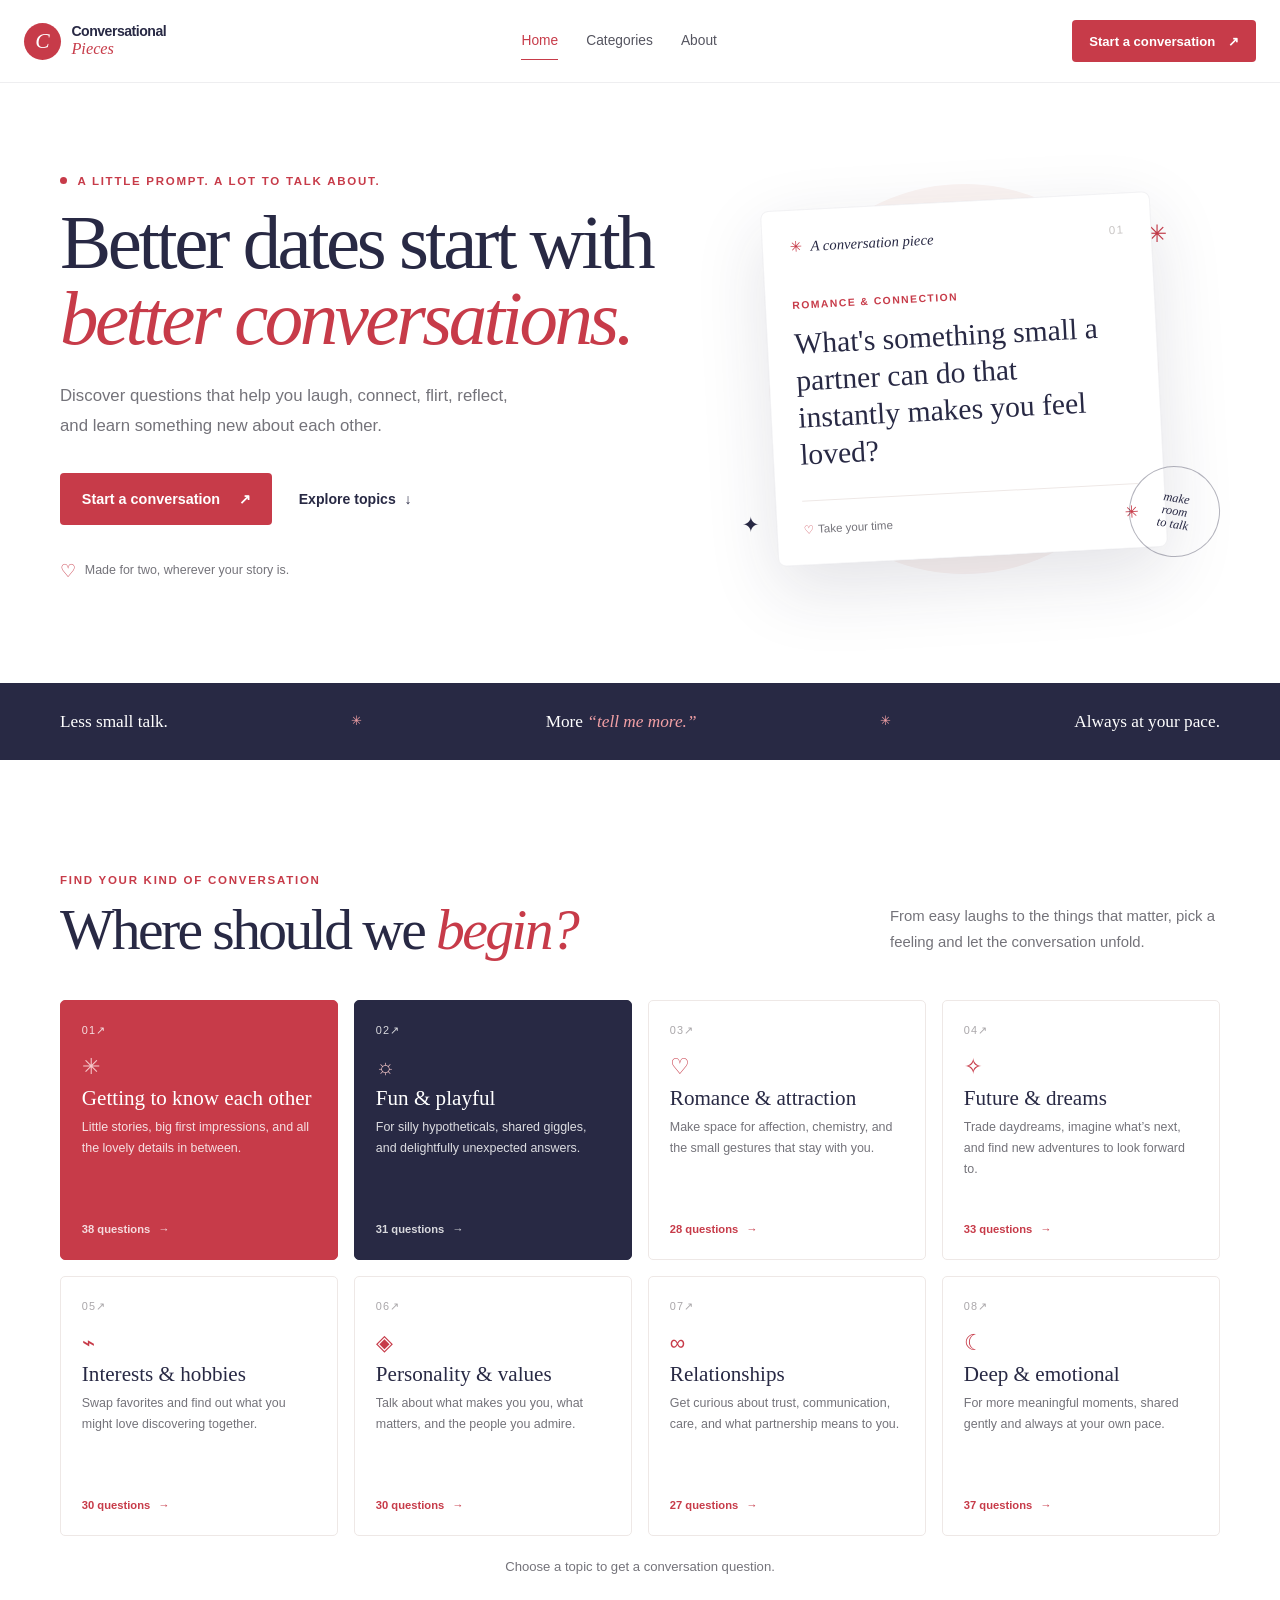
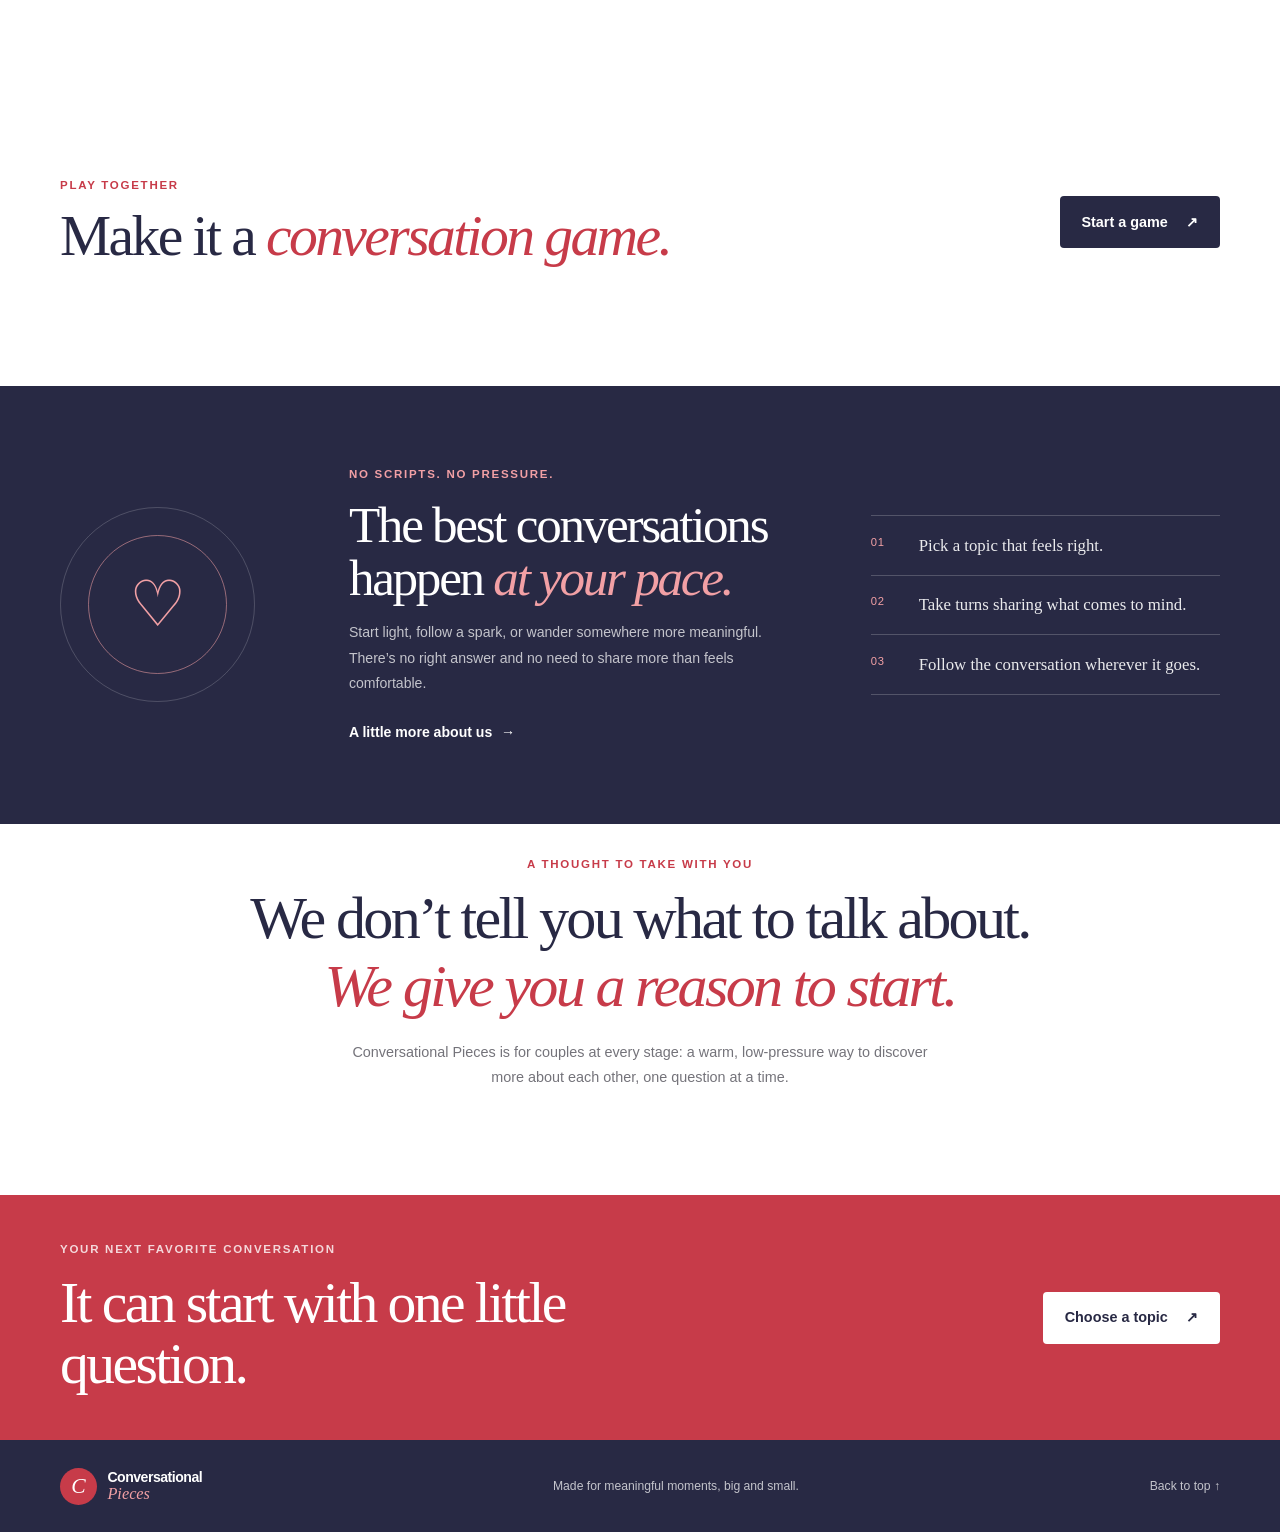
==== index.html @ 7fea4745 "Add files via upload" ====
<!DOCTYPE html>
<html lang="en">
<head>
    <meta charset="UTF-8">
    <meta name="viewport" content="width=device-width, initial-scale=1.0">
    <meta name="description" content="Thoughtful conversation starters for couples. Find a reason to laugh, connect, flirt, and learn something new about each other.">
    <meta name="theme-color" content="#282944">
    <title>Conversational Pieces — Better dates start with better conversations</title>
    <link rel="stylesheet" href="style/style.css">
</head>
<body id="top">
    <a class="skip-link" href="#main-content">Skip to content</a>

    <header class="site-header">
        <div class="header-inner">
            <a class="brand" href="#top" aria-label="Conversational Pieces home">
                <span class="brand-mark" aria-hidden="true">C</span>
                <span class="brand-name">Conversational<span>Pieces</span></span>
            </a>

            <nav class="main-nav" aria-label="Main navigation">
                <a class="nav-link is-current" href="#top" aria-current="page">Home</a>
                <a class="nav-link" href="#topics">Categories</a>
                <a class="nav-link" href="#about">About</a>
            </nav>

            <a class="button button-small button-red header-cta" href="#topics">Start a conversation <span aria-hidden="true">↗</span></a>
        </div>
    </header>

    <main id="main-content">
        <section class="hero section-wrap" aria-labelledby="hero-title">
            <div class="hero-copy">
                <p class="eyebrow"><span class="eyebrow-dot" aria-hidden="true"></span>A little prompt. A lot to talk about.</p>
                <h1 id="hero-title">Better dates start with <span>better conversations.</span></h1>
                <p class="hero-description">Discover questions that help you laugh, connect, flirt, reflect, and learn something new about each other.</p>
                <div class="hero-actions">
                    <a class="button button-red" href="#topics">Start a conversation <span aria-hidden="true">↗</span></a>
                    <a class="text-link" href="#topics">Explore topics <span aria-hidden="true">↓</span></a>
                </div>
                <p class="hero-note"><span aria-hidden="true">♡</span> Made for two, wherever your story is.</p>
            </div>

            <div class="hero-art" aria-label="A preview of a conversation prompt">
                <div class="orbit orbit-one" aria-hidden="true"></div>
                <div class="orbit orbit-two" aria-hidden="true"></div>
                <article class="prompt-card">
                    <div class="prompt-card-top">
                        <span class="prompt-label"><span aria-hidden="true">✳</span> A conversation piece</span>
                        <span class="prompt-number" aria-hidden="true">01</span>
                    </div>
                    <p class="prompt-category">ROMANCE &amp; CONNECTION</p>
                    <h2>What's something small a partner can do that instantly makes you feel loved?</h2>
                    <div class="prompt-card-bottom">
                        <span class="prompt-tag"><span aria-hidden="true">♡</span> Take your time</span>
                        <span class="prompt-spark" aria-hidden="true">✳</span>
                    </div>
                </article>
                <span class="art-stamp" aria-hidden="true">make<br>room<br>to talk</span>
                <span class="art-spark art-spark-one" aria-hidden="true">✳</span>
                <span class="art-spark art-spark-two" aria-hidden="true">✦</span>
            </div>
        </section>

        <section class="intro-strip" aria-label="Our approach">
            <div class="section-wrap intro-strip-inner">
                <p>Less small talk.</p>
                <span aria-hidden="true">✳</span>
                <p>More <em>“tell me more.”</em></p>
                <span aria-hidden="true">✳</span>
                <p>Always at your pace.</p>
            </div>
        </section>

        <section class="topics-section section-wrap" id="topics" aria-labelledby="topics-title">
            <div class="section-heading">
                <div>
                    <p class="eyebrow">Find your kind of conversation</p>
                    <h2 id="topics-title">Where should we <span>begin?</span></h2>
                </div>
                <p class="section-intro">From easy laughs to the things that matter, pick a feeling and let the conversation unfold.</p>
            </div>

            <div class="topic-grid">
                <button class="topic-card topic-card-red" type="button" data-topic="getting-to-know-each-other" data-label="Getting to know each other" disabled>
                    <span class="topic-index">01 <span aria-hidden="true">↗</span></span>
                    <span class="topic-icon" aria-hidden="true">✳</span>
                    <h3>Getting to know each other</h3>
                    <p>Little stories, big first impressions, and all the lovely details in between.</p>
                    <span class="topic-action"><span class="topic-count">Loading questions…</span><span aria-hidden="true">→</span></span>
                </button>
                <button class="topic-card topic-card-blue" type="button" data-topic="fun-playful" data-label="Fun &amp; playful" disabled>
                    <span class="topic-index">02 <span aria-hidden="true">↗</span></span>
                    <span class="topic-icon" aria-hidden="true">☼</span>
                    <h3>Fun &amp; playful</h3>
                    <p>For silly hypotheticals, shared giggles, and delightfully unexpected answers.</p>
                    <span class="topic-action"><span class="topic-count">Loading questions…</span><span aria-hidden="true">→</span></span>
                </button>
                <button class="topic-card topic-card-light" type="button" data-topic="romance-attraction" data-label="Romance &amp; attraction" disabled>
                    <span class="topic-index">03 <span aria-hidden="true">↗</span></span>
                    <span class="topic-icon" aria-hidden="true">♡</span>
                    <h3>Romance &amp; attraction</h3>
                    <p>Make space for affection, chemistry, and the small gestures that stay with you.</p>
                    <span class="topic-action"><span class="topic-count">Loading questions…</span><span aria-hidden="true">→</span></span>
                </button>
                <button class="topic-card topic-card-light" type="button" data-topic="future-dreams" data-label="Future &amp; dreams" disabled>
                    <span class="topic-index">04 <span aria-hidden="true">↗</span></span>
                    <span class="topic-icon" aria-hidden="true">✧</span>
                    <h3>Future &amp; dreams</h3>
                    <p>Trade daydreams, imagine what’s next, and find new adventures to look forward to.</p>
                    <span class="topic-action"><span class="topic-count">Loading questions…</span><span aria-hidden="true">→</span></span>
                </button>
                <button class="topic-card topic-card-light" type="button" data-topic="interests-hobbies" data-label="Interests &amp; hobbies" disabled>
                    <span class="topic-index">05 <span aria-hidden="true">↗</span></span>
                    <span class="topic-icon" aria-hidden="true">⌁</span>
                    <h3>Interests &amp; hobbies</h3>
                    <p>Swap favorites and find out what you might love discovering together.</p>
                    <span class="topic-action"><span class="topic-count">Loading questions…</span><span aria-hidden="true">→</span></span>
                </button>
                <button class="topic-card topic-card-light" type="button" data-topic="personality-values" data-label="Personality &amp; values" disabled>
                    <span class="topic-index">06 <span aria-hidden="true">↗</span></span>
                    <span class="topic-icon" aria-hidden="true">◈</span>
                    <h3>Personality &amp; values</h3>
                    <p>Talk about what makes you you, what matters, and the people you admire.</p>
                    <span class="topic-action"><span class="topic-count">Loading questions…</span><span aria-hidden="true">→</span></span>
                </button>
                <button class="topic-card topic-card-light" type="button" data-topic="relationships" data-label="Relationships" disabled>
                    <span class="topic-index">07 <span aria-hidden="true">↗</span></span>
                    <span class="topic-icon" aria-hidden="true">∞</span>
                    <h3>Relationships</h3>
                    <p>Get curious about trust, communication, care, and what partnership means to you.</p>
                    <span class="topic-action"><span class="topic-count">Loading questions…</span><span aria-hidden="true">→</span></span>
                </button>
                <button class="topic-card topic-card-light" type="button" data-topic="deep-emotional" data-label="Deep &amp; emotional" disabled>
                    <span class="topic-index">08 <span aria-hidden="true">↗</span></span>
                    <span class="topic-icon" aria-hidden="true">☾</span>
                    <h3>Deep &amp; emotional</h3>
                    <p>For more meaningful moments, shared gently and always at your own pace.</p>
                    <span class="topic-action"><span class="topic-count">Loading questions…</span><span aria-hidden="true">→</span></span>
                </button>
            </div>

            <p class="question-bank-status" id="question-bank-status" role="status" aria-live="polite">Loading conversation pieces…</p>

            <section class="generator-panel" id="generator" aria-labelledby="generator-title" hidden>
                <div class="generator-heading">
                    <div>
                        <p class="eyebrow" id="generator-topic">Your conversation piece</p>
                        <h2 id="generator-title">A question to get you started.</h2>
                    </div>
                    <p class="question-count" id="question-count"></p>
                </div>
                <blockquote class="generated-question" id="generated-question" aria-live="polite"></blockquote>
                <div class="generator-footer">
                    <p>There’s no right answer. Take it at your own pace.</p>
                    <button class="button button-red" id="another-question" type="button">Another question <span aria-hidden="true">↻</span></button>
                </div>
            </section>
        </section>

        <section class="game-section section-wrap" id="game" aria-labelledby="game-title">
            <div class="section-heading">
                <div>
                    <p class="eyebrow">Play together</p>
                    <h2 id="game-title">Make it a <span>conversation game.</span></h2>
                </div>
                <button class="button button-blue" id="start-game-link" type="button">Start a game <span aria-hidden="true">↗</span></button>
            </div>

            <form class="game-setup-form" id="game-setup-form" hidden>
                <p>Choose names, then take turns answering and rating each other’s responses.</p>
                <div class="game-name-fields">
                    <label for="player-a-name">Player 1 name
                        <input id="player-a-name" name="playerA" type="text" maxlength="30" autocomplete="off" value="Player A" required>
                    </label>
                    <label for="player-b-name">Player 2 name
                        <input id="player-b-name" name="playerB" type="text" maxlength="30" autocomplete="off" value="Player B" required>
                    </label>
                </div>
                <button class="button button-red" type="submit">Create game</button>
                <p class="game-error" id="game-error" role="alert"></p>
            </form>

            <div class="game-panel" id="game-ready" hidden>
                <p class="game-turn-label" id="game-turn-label"></p>
                <p class="eyebrow" id="game-player-label"></p>
                <p class="game-topic-label" id="game-topic-label"></p>
                <h3 class="game-question" id="game-question-text"></h3>
                <p class="game-instruction">When the answering player is ready, start the 90-second timer.</p>
                <button class="button button-red" id="start-answer" type="button">Start timer <span aria-hidden="true">▶</span></button>
            </div>

            <div class="game-panel" id="game-answering" hidden>
                <div class="game-timer-row">
                    <p class="game-turn-label" id="answering-turn-label"></p>
                    <p class="game-timer" id="game-timer" role="timer" aria-live="off" aria-label="90 seconds remaining">1:30</p>
                </div>
                <p class="eyebrow" id="answering-player-label">Your turn to answer</p>
                <p class="game-topic-label" id="answering-topic-label"></p>
                <h3 class="game-question" id="answering-question-label"></h3>
                <p class="game-instruction">Share your answer out loud. Your spoken response is not recorded.</p>
                <button class="button button-red" id="finish-answer" type="button">I’m finished <span aria-hidden="true">↗</span></button>
                <p class="visually-hidden" id="timer-announcement" aria-live="polite"></p>
            </div>

            <div class="game-panel" id="game-rating" hidden>
                <p class="game-turn-label" id="rating-turn-label"></p>
                <p class="eyebrow" id="rating-player-label"></p>
                <p class="game-topic-label" id="rating-topic-label"></p>
                <h3 class="game-question" id="rating-question-label"></h3>
                <p class="game-instruction">The answer was shared verbally during the round and has not been recorded.</p>
                <form id="rating-form">
                    <fieldset class="rating-options">
                        <legend>How would you rate the answer? (1 to 5)</legend>
                        <div class="rating-buttons">
                            <label><input type="radio" name="rating" value="1"><span>1</span><span class="visually-hidden"> out of 5</span></label>
                            <label><input type="radio" name="rating" value="2"><span>2</span><span class="visually-hidden"> out of 5</span></label>
                            <label><input type="radio" name="rating" value="3"><span>3</span><span class="visually-hidden"> out of 5</span></label>
                            <label><input type="radio" name="rating" value="4"><span>4</span><span class="visually-hidden"> out of 5</span></label>
                            <label><input type="radio" name="rating" value="5"><span>5</span><span class="visually-hidden"> out of 5</span></label>
                        </div>
                    </fieldset>
                    <button class="button button-red" id="submit-rating" type="submit">Submit rating <span aria-hidden="true">↗</span></button>
                </form>
                <p class="game-status" id="rating-status" role="status" aria-live="polite"></p>
            </div>

            <div class="game-panel" id="game-turn-complete" hidden>
                <p class="game-turn-label" id="completed-turn-label"></p>
                <p class="eyebrow">Rating recorded</p>
                <p class="game-status" id="game-status" role="status" aria-live="polite"></p>
                <button class="button button-red" id="transition-turn" type="button">Next turn <span aria-hidden="true">↗</span></button>
            </div>

        </section>

        <section class="pace-section" aria-labelledby="pace-title">
            <div class="section-wrap pace-layout">
                <div class="pace-mark" aria-hidden="true"><span>♡</span></div>
                <div class="pace-copy">
                    <p class="eyebrow">No scripts. No pressure.</p>
                    <h2 id="pace-title">The best conversations happen <span>at your pace.</span></h2>
                    <p>Start light, follow a spark, or wander somewhere more meaningful. There’s no right answer and no need to share more than feels comfortable.</p>
                    <a class="text-link text-link-light" href="#about">A little more about us <span aria-hidden="true">→</span></a>
                </div>
                <div class="pace-steps" aria-label="A simple way to get started">
                    <div class="pace-step"><span>01</span><p>Pick a topic that feels right.</p></div>
                    <div class="pace-step"><span>02</span><p>Take turns sharing what comes to mind.</p></div>
                    <div class="pace-step"><span>03</span><p>Follow the conversation wherever it goes.</p></div>
                </div>
            </div>
        </section>

        <section class="about-section section-wrap" id="about" aria-labelledby="about-title">
            <p class="eyebrow">A thought to take with you</p>
            <h2 id="about-title">We don’t tell you what to talk about.<br><span>We give you a reason to start.</span></h2>
            <p>Conversational Pieces is for couples at every stage: a warm, low-pressure way to discover more about each other, one question at a time.</p>
        </section>

        <section class="final-cta" aria-labelledby="final-title">
            <div class="section-wrap final-cta-inner">
                <div>
                    <p class="eyebrow">Your next favorite conversation</p>
                    <h2 id="final-title">It can start with one little question.</h2>
                </div>
                <a class="button button-white" href="#topics">Choose a topic <span aria-hidden="true">↗</span></a>
            </div>
        </section>
    </main>

    <footer class="site-footer">
        <div class="section-wrap footer-inner">
            <a class="brand brand-footer" href="#top" aria-label="Conversational Pieces, back to top">
                <span class="brand-mark" aria-hidden="true">C</span>
                <span class="brand-name">Conversational<span>Pieces</span></span>
            </a>
            <p>Made for meaningful moments, big and small.</p>
            <a class="footer-top" href="#top">Back to top ↑</a>
        </div>
    </footer>
    <script src="script/game-config.js" defer></script>
    <script src="script/game-state.js" defer></script>
    <script src="script/questions.js" defer></script>
    <script src="script/game-question-selector.js" defer></script>
    <script src="script/game-session.js" defer></script>
    <script src="script/game-timer.js" defer></script>
    <script src="script/game-answer.js" defer></script>
    <script src="script/generator.js" defer></script>
</body>
</html>
---- style/style.css ----
:root {
    color-scheme: light;
    --red: #c73b49;
    --red-dark: #a92e3b;
    --blue: #282944;
    --blue-soft: #3c3d5c;
    --ink: #292a35;
    --muted: #74737a;
    --paper: #fff;
    --blush: #fbf4f2;
    --line: #eee8e6;
    --serif: "Iowan Old Style", "Baskerville", "Palatino Linotype", Georgia, serif;
    --sans: "Aptos", "Segoe UI", sans-serif;
}

* {
    box-sizing: border-box;
}

html {
    scroll-behavior: smooth;
    scroll-padding-top: 6rem;
}

body {
    margin: 0;
    background: var(--paper);
    color: var(--ink);
    font-family: var(--sans);
    font-size: 1rem;
    line-height: 1.6;
    -webkit-font-smoothing: antialiased;
}

a {
    color: inherit;
    text-decoration: none;
}

a:focus-visible {
    outline: 3px solid var(--red);
    outline-offset: 4px;
}

.section-wrap {
    width: min(1160px, calc(100% - 3rem));
    margin-inline: auto;
}

.skip-link {
    position: absolute;
    z-index: 10;
    top: 0.75rem;
    left: 0.75rem;
    padding: 0.7rem 1rem;
    transform: translateY(-160%);
    border-radius: 0.3rem;
    background: var(--blue);
    color: var(--paper);
}

.skip-link:focus {
    transform: translateY(0);
}

.site-header {
    position: relative;
    z-index: 2;
    border-bottom: 1px solid rgba(40, 41, 68, 0.08);
    background: var(--paper);
}

.header-inner {
    display: flex;
    width: min(1280px, calc(100% - 3rem));
    min-height: 82px;
    align-items: center;
    justify-content: space-between;
    gap: 2rem;
    margin-inline: auto;
}

.brand {
    display: inline-flex;
    flex-shrink: 0;
    align-items: center;
    gap: 0.65rem;
    color: var(--blue);
}

.brand-mark {
    display: grid;
    width: 37px;
    aspect-ratio: 1;
    place-items: center;
    border-radius: 50%;
    background: var(--red);
    color: var(--paper);
    font-family: var(--serif);
    font-size: 1.35rem;
    font-style: italic;
}

.brand-name {
    font-size: 0.88rem;
    font-weight: 700;
    letter-spacing: -0.035em;
    line-height: 1.1;
}

.brand-name span {
    display: block;
    color: var(--red);
    font-family: var(--serif);
    font-size: 1.02rem;
    font-style: italic;
    font-weight: 400;
    letter-spacing: 0;
}

.main-nav {
    display: flex;
    align-items: center;
    gap: clamp(1rem, 2.2vw, 2rem);
}

.nav-link {
    position: relative;
    padding-block: 0.5rem;
    color: #555560;
    font-size: 0.86rem;
    transition: color 160ms ease;
}

.nav-link:hover,
.nav-link.is-current {
    color: var(--red);
}

.nav-link.is-current::after {
    position: absolute;
    right: 0;
    bottom: 0;
    left: 0;
    height: 1px;
    background: var(--red);
    content: "";
}

.button {
    display: inline-flex;
    min-height: 52px;
    align-items: center;
    justify-content: center;
    gap: 1.15rem;
    padding: 0.8rem 1.3rem;
    border: 1px solid transparent;
    border-radius: 4px;
    font-size: 0.9rem;
    font-weight: 650;
    transition: background-color 160ms ease, color 160ms ease, transform 160ms ease;
}

.button:hover {
    transform: translateY(-2px);
}

.button-small {
    min-height: 42px;
    gap: 0.8rem;
    padding: 0.55rem 1rem;
    font-size: 0.82rem;
}

.button-red {
    background: var(--red);
    color: var(--paper);
}

.button-red:hover {
    background: var(--red-dark);
}

.button-blue {
    background: var(--blue);
    color: var(--paper);
}

.button-blue:hover {
    background: var(--blue-soft);
}

.button-white {
    background: var(--paper);
    color: var(--blue);
}

.button-white:hover {
    background: var(--blush);
}

.hero {
    display: grid;
    min-height: 600px;
    grid-template-columns: 1.08fr 0.92fr;
    align-items: center;
    gap: 3rem;
    padding-block: 4.5rem 5rem;
}

.hero-copy {
    position: relative;
    z-index: 1;
    padding-block: 1rem;
}

.eyebrow {
    margin: 0 0 1rem;
    color: var(--red);
    font-size: 0.72rem;
    font-weight: 700;
    letter-spacing: 0.15em;
    line-height: 1.4;
    text-transform: uppercase;
}

.hero-copy .eyebrow {
    display: flex;
    align-items: center;
    gap: 0.65rem;
}

.eyebrow-dot {
    width: 7px;
    height: 7px;
    border-radius: 50%;
    background: var(--red);
}

.hero h1,
.section-heading h2,
.pace-copy h2,
.favorites-card h2,
.about-section h2,
.final-cta h2 {
    margin: 0;
    font-family: var(--serif);
    font-weight: 400;
    letter-spacing: -0.045em;
}

.hero h1 {
    max-width: 650px;
    color: var(--blue);
    font-size: clamp(3.5rem, 6vw, 5.35rem);
    line-height: 0.99;
}

.hero h1 span,
.section-heading h2 span,
.pace-copy h2 span,
.favorites-card h2 span,
.about-section h2 span {
    color: var(--red);
    font-style: italic;
}

.hero-description {
    max-width: 470px;
    margin: 1.5rem 0 0;
    color: var(--muted);
    font-size: 1.05rem;
    line-height: 1.8;
}

.hero-actions {
    display: flex;
    flex-wrap: wrap;
    align-items: center;
    gap: 1.65rem;
    margin-top: 2rem;
}

.text-link {
    display: inline-flex;
    align-items: center;
    gap: 0.55rem;
    color: var(--blue);
    font-size: 0.88rem;
    font-weight: 650;
}

.text-link:hover {
    color: var(--red);
}

.hero-note {
    display: flex;
    align-items: center;
    gap: 0.55rem;
    margin: 2rem 0 0;
    color: var(--muted);
    font-size: 0.78rem;
}

.hero-note span {
    color: var(--red);
    font-size: 1.1rem;
}

.hero-art {
    position: relative;
    display: grid;
    min-height: 420px;
    place-items: center;
}

.hero-art::before {
    position: absolute;
    width: min(390px, 90%);
    aspect-ratio: 1;
    border-radius: 50%;
    background: var(--blush);
    content: "";
}

.orbit {
    position: absolute;
    width: 390px;
    max-width: 90%;
    aspect-ratio: 1;
    border: 1px solid rgba(199, 59, 73, 0.15);
    border-radius: 50%;
    transform: rotate(-28deg) scaleY(0.55);
}

.orbit-two {
    transform: rotate(42deg) scaleY(0.68);
}

.prompt-card {
    position: relative;
    z-index: 1;
    width: min(390px, 82%);
    min-height: 298px;
    padding: 1.55rem 1.65rem 1.3rem;
    border: 1px solid rgba(40, 41, 68, 0.06);
    border-radius: 8px;
    background: var(--paper);
    box-shadow: 0 24px 70px rgba(40, 41, 68, 0.13);
    transform: rotate(-3deg);
}

.prompt-card-top,
.prompt-card-bottom {
    display: flex;
    align-items: center;
    justify-content: space-between;
}

.prompt-label {
    color: var(--blue);
    font-family: var(--serif);
    font-size: 0.92rem;
    font-style: italic;
}

.prompt-label span {
    margin-right: 0.3rem;
    color: var(--red);
    font-style: normal;
}

.prompt-number {
    color: #c8c5c4;
    font-size: 0.72rem;
    letter-spacing: 0.1em;
}

.prompt-category {
    margin: 2.4rem 0 0.75rem;
    color: var(--red);
    font-size: 0.65rem;
    font-weight: 700;
    letter-spacing: 0.14em;
}

.prompt-card h2 {
    max-width: 320px;
    margin: 0;
    color: var(--blue);
    font-family: var(--serif);
    font-size: clamp(1.45rem, 2.5vw, 1.85rem);
    font-weight: 400;
    line-height: 1.25;
}

.prompt-card-bottom {
    margin-top: 1.65rem;
    padding-top: 0.95rem;
    border-top: 1px solid var(--line);
}

.prompt-tag {
    color: var(--muted);
    font-size: 0.72rem;
}

.prompt-tag span,
.prompt-spark {
    color: var(--red);
}

.prompt-spark {
    font-size: 1.05rem;
}

.art-stamp {
    position: absolute;
    z-index: 1;
    right: 0;
    bottom: 2rem;
    display: grid;
    width: 91px;
    aspect-ratio: 1;
    place-content: center;
    border: 1px solid rgba(40, 41, 68, 0.35);
    border-radius: 50%;
    color: var(--blue);
    font-family: var(--serif);
    font-size: 0.78rem;
    font-style: italic;
    line-height: 1.05;
    text-align: center;
    transform: rotate(9deg);
}

.art-spark {
    position: absolute;
    color: var(--red);
}

.art-spark-one {
    top: 2.9rem;
    right: 3.3rem;
    font-size: 1.5rem;
}

.art-spark-two {
    bottom: 3rem;
    left: 2.1rem;
    color: var(--blue);
    font-size: 1.3rem;
}

.intro-strip {
    background: var(--blue);
    color: var(--paper);
}

.intro-strip-inner {
    display: flex;
    min-height: 77px;
    align-items: center;
    justify-content: space-between;
    gap: 1rem;
}

.intro-strip p {
    margin: 0;
    font-family: var(--serif);
    font-size: 1.08rem;
}

.intro-strip em {
    color: #f2a0a5;
}

.intro-strip-inner > span {
    color: #f2a0a5;
    font-size: 0.8rem;
}

.topics-section {
    padding-block: 7rem 7.5rem;
}

.section-heading {
    display: flex;
    align-items: end;
    justify-content: space-between;
    gap: 2rem;
    margin-bottom: 2.5rem;
}

.section-heading .eyebrow {
    margin-bottom: 0.7rem;
}

.section-heading h2 {
    color: var(--blue);
    font-size: clamp(2.5rem, 4.5vw, 3.75rem);
    line-height: 1.06;
}

.section-intro {
    max-width: 330px;
    margin: 0 0 0.35rem;
    color: var(--muted);
    font-size: 0.93rem;
    line-height: 1.75;
}

.topic-grid {
    display: grid;
    grid-template-columns: repeat(4, minmax(0, 1fr));
    gap: 1rem;
}

.topic-card {
    position: relative;
    display: flex;
    min-height: 260px;
    width: 100%;
    flex-direction: column;
    padding: 1.3rem;
    overflow: hidden;
    border: 1px solid var(--line);
    border-radius: 5px;
    background: var(--paper);
    color: inherit;
    font: inherit;
    text-align: left;
    cursor: pointer;
    transition: box-shadow 180ms ease, transform 180ms ease;
}

.topic-card:not(:disabled):hover {
    box-shadow: 0 14px 34px rgba(40, 41, 68, 0.1);
    transform: translateY(-4px);
}

.topic-card:disabled {
    cursor: wait;
    opacity: 0.65;
}

.topic-card.is-selected {
    outline: 3px solid rgba(199, 59, 73, 0.25);
    outline-offset: 3px;
}

.topic-card-red {
    border-color: var(--red);
    background: var(--red);
    color: var(--paper);
}

.topic-card-blue {
    border-color: var(--blue);
    background: var(--blue);
    color: var(--paper);
}

.topic-card-red .topic-index,
.topic-card-blue .topic-index,
.topic-card-red .topic-action,
.topic-card-blue .topic-action {
    color: rgba(255, 255, 255, 0.82);
}

.topic-card-red .topic-icon,
.topic-card-blue .topic-icon {
    color: #f6c7c9;
}

.topic-index {
    display: flex;
    justify-content: space-between;
    color: #aaa7aa;
    font-size: 0.68rem;
    letter-spacing: 0.1em;
}

.topic-icon {
    margin-top: 1rem;
    color: var(--red);
    font-size: 1.35rem;
    line-height: 1;
}

.topic-card h3 {
    margin: 0.55rem 0 0.45rem;
    color: var(--blue);
    font-family: var(--serif);
    font-size: 1.32rem;
    font-weight: 400;
    line-height: 1.15;
}

.topic-card-red h3,
.topic-card-blue h3 {
    color: var(--paper);
}

.topic-card p {
    margin: 0;
    color: var(--muted);
    font-size: 0.78rem;
    line-height: 1.65;
}

.topic-card-red p,
.topic-card-blue p {
    color: rgba(255, 255, 255, 0.84);
}

.topic-action {
    display: flex;
    align-items: center;
    justify-content: space-between;
    gap: 0.5rem;
    margin-top: auto;
    padding-top: 1.1rem;
    color: var(--red);
    font-size: 0.7rem;
    font-weight: 700;
}

.question-bank-status {
    min-height: 1.5em;
    margin: 1.25rem 0 0;
    color: var(--muted);
    font-size: 0.82rem;
    text-align: center;
}

.generator-panel[hidden] {
    display: none;
}

.generator-panel {
    margin-top: 2rem;
    padding: clamp(1.5rem, 4vw, 3rem);
    border: 1px solid var(--line);
    background: var(--blush);
}

.generator-heading {
    display: flex;
    align-items: end;
    justify-content: space-between;
    gap: 1rem;
}

.generator-heading .eyebrow {
    margin-bottom: 0.55rem;
}

.generator-heading h2 {
    margin: 0;
    color: var(--blue);
    font-family: var(--serif);
    font-size: clamp(1.8rem, 4vw, 2.5rem);
    font-weight: 400;
    letter-spacing: -0.035em;
    line-height: 1.1;
}

.question-count {
    flex-shrink: 0;
    margin: 0;
    color: var(--muted);
    font-size: 0.78rem;
}

.generated-question {
    position: relative;
    margin: 2rem 0;
    padding: 1.6rem 0 1.6rem 1.5rem;
    border-left: 2px solid var(--red);
    color: var(--blue);
    font-family: var(--serif);
    font-size: clamp(1.65rem, 3.8vw, 2.6rem);
    line-height: 1.28;
}

.generator-footer {
    display: flex;
    align-items: center;
    justify-content: space-between;
    gap: 1rem;
    padding-top: 1.25rem;
    border-top: 1px solid var(--line);
}

.generator-footer p {
    margin: 0;
    color: var(--muted);
    font-size: 0.82rem;
}

.generator-footer .button {
    flex-shrink: 0;
    cursor: pointer;
}

.game-section {
    padding-block: 5rem;
}

.game-section .section-heading {
    align-items: center;
}

.game-setup-form,
.game-panel {
    margin-top: 2rem;
    padding: clamp(1.5rem, 4vw, 3rem);
    border: 1px solid var(--line);
    background: var(--blush);
}

.game-setup-form[hidden],
.game-panel[hidden] {
    display: none;
}

.game-setup-form > p:first-child {
    margin-top: 0;
    color: var(--muted);
}

.game-name-fields {
    display: grid;
    grid-template-columns: repeat(2, minmax(0, 1fr));
    gap: 1rem;
    margin-block: 1.5rem;
}

.game-name-fields label,
.answer-label {
    display: grid;
    gap: 0.5rem;
    color: var(--blue);
    font-size: 0.85rem;
    font-weight: 650;
}

.game-name-fields input {
    width: 100%;
    padding: 0.85rem 1rem;
    border: 1px solid #d9d2d0;
    border-radius: 3px;
    background: var(--paper);
    color: var(--ink);
    font: inherit;
}

.game-name-fields input:focus-visible,
.game-section button:focus-visible {
    outline: 3px solid var(--red);
    outline-offset: 3px;
}

.game-error,
.game-status {
    min-height: 1.5em;
    margin: 0.75rem 0 0;
    color: var(--red-dark);
    font-size: 0.85rem;
}

.game-turn-label,
.game-topic-label {
    margin: 0 0 0.5rem;
    color: var(--muted);
    font-size: 0.78rem;
    font-weight: 650;
    letter-spacing: 0.04em;
    text-transform: uppercase;
}

.game-topic-label {
    color: var(--red);
}

.game-question {
    max-width: 850px;
    margin: 1rem 0 1.5rem;
    color: var(--blue);
    font-family: var(--serif);
    font-size: clamp(1.6rem, 3.5vw, 2.4rem);
    font-weight: 400;
    line-height: 1.25;
}

.game-instruction {
    margin-bottom: 1.25rem;
    color: var(--muted);
}

.game-timer-row {
    display: flex;
    align-items: center;
    justify-content: space-between;
    gap: 1rem;
}

.game-timer {
    margin: 0;
    color: var(--red);
    font-size: 1.6rem;
    font-variant-numeric: tabular-nums;
    font-weight: 750;
}

.rating-options {
    margin: 1.5rem 0;
    padding: 0;
    border: 0;
}

.rating-options legend {
    margin-bottom: 0.75rem;
    color: var(--blue);
    font-size: 0.9rem;
    font-weight: 650;
}

.rating-buttons {
    display: flex;
    flex-wrap: wrap;
    gap: 0.7rem;
}

.rating-buttons label {
    position: relative;
    cursor: pointer;
}

.rating-buttons input {
    position: absolute;
    width: 1px;
    height: 1px;
    opacity: 0;
}

.rating-buttons label > span:first-of-type {
    display: grid;
    width: 3rem;
    aspect-ratio: 1;
    place-items: center;
    border: 1px solid #d9d2d0;
    border-radius: 50%;
    background: var(--paper);
    color: var(--blue);
    font-weight: 700;
}

.rating-buttons input:checked + span {
    border-color: var(--red);
    background: var(--red);
    color: var(--paper);
}

.rating-buttons input:focus-visible + span {
    outline: 3px solid var(--blue);
    outline-offset: 3px;
}

.visually-hidden {
    position: absolute;
    width: 1px;
    height: 1px;
    overflow: hidden;
    clip: rect(0, 0, 0, 0);
    white-space: nowrap;
    clip-path: inset(50%);
}

.results-main {
    display: grid;
    min-height: calc(100vh - 174px);
    align-items: center;
    padding-block: 4rem;
    background:
        radial-gradient(circle at 82% 15%, rgba(199, 59, 73, 0.08), transparent 24rem),
        var(--blush);
}

.results-card {
    max-width: 900px;
    padding: clamp(1.5rem, 5vw, 4rem);
    border: 1px solid var(--line);
    background: var(--paper);
    box-shadow: 0 24px 70px rgba(40, 41, 68, 0.08);
    text-align: center;
}

.results-card h1 {
    margin: 0 0 1.5rem;
    color: var(--blue);
    font-family: var(--serif);
    font-size: clamp(2.7rem, 7vw, 5rem);
    font-weight: 400;
    letter-spacing: -0.05em;
    line-height: 1;
}

.results-card h1 span {
    color: var(--red);
    font-style: italic;
}

.results-winner {
    margin: 1.5rem 0 2rem;
    color: var(--blue);
    font-family: var(--serif);
    font-size: clamp(1.5rem, 4vw, 2.2rem);
}

.results-scores {
    display: grid;
    grid-template-columns: repeat(2, minmax(0, 1fr));
    gap: 1rem;
}

.results-player {
    padding: 1.5rem;
    border: 1px solid var(--line);
    background: var(--blush);
}

.results-player .eyebrow {
    margin-bottom: 0.4rem;
}

.results-score {
    margin: 0;
    color: var(--blue);
    font-size: clamp(2.5rem, 6vw, 4rem);
    font-weight: 750;
    line-height: 1.1;
}

.score-out-of,
.combined-score span {
    color: var(--muted);
    font-size: 0.95rem;
    font-weight: 500;
}

.relationship-status {
    margin-top: 1.5rem;
    padding: 1.75rem;
    background: var(--blue);
    color: var(--paper);
}

.relationship-status .eyebrow {
    color: #f2a0a5;
}

.combined-score {
    margin: 0.25rem 0 0.5rem;
    color: var(--paper);
    font-size: 1.6rem;
    font-weight: 700;
}

.combined-score span {
    color: rgba(255, 255, 255, 0.72);
}

.relationship-message {
    max-width: 620px;
    margin: 0.5rem auto;
    font-family: var(--serif);
    font-size: clamp(1.3rem, 3vw, 1.8rem);
    line-height: 1.35;
}

.results-disclaimer {
    margin: 1rem 0 0;
    color: rgba(255, 255, 255, 0.72);
    font-size: 0.78rem;
}

.results-turn-count {
    margin: 1.25rem 0;
    color: var(--muted);
    font-size: 0.82rem;
}

.results-actions {
    display: flex;
    flex-wrap: wrap;
    justify-content: center;
    gap: 0.75rem;
}

.results-home-button {
    border-color: var(--line);
}

.results-error {
    padding: 1rem;
    border: 1px solid var(--red);
    color: var(--red-dark);
}

.pace-section {
    overflow: hidden;
    background: var(--blue);
    color: var(--paper);
}

.pace-layout {
    display: grid;
    min-height: 430px;
    grid-template-columns: 0.6fr 1.2fr 0.9fr;
    align-items: center;
    gap: 3.5rem;
    padding-block: 5rem;
}

.pace-mark {
    display: grid;
    width: 195px;
    max-width: 100%;
    aspect-ratio: 1;
    place-items: center;
    border: 1px solid rgba(255, 255, 255, 0.18);
    border-radius: 50%;
    color: #f2a0a5;
}

.pace-mark span {
    display: grid;
    width: 72%;
    aspect-ratio: 1;
    place-items: center;
    border: 1px solid rgba(242, 160, 165, 0.55);
    border-radius: 50%;
    font-family: var(--serif);
    font-size: 4rem;
}

.pace-copy .eyebrow {
    color: #f2a0a5;
}

.pace-copy h2 {
    max-width: 450px;
    font-size: clamp(2.4rem, 4vw, 3.55rem);
    line-height: 1.04;
}

.pace-copy h2 span {
    color: #f2a0a5;
}

.pace-copy > p:not(.eyebrow) {
    max-width: 440px;
    margin: 1rem 0 1.4rem;
    color: rgba(255, 255, 255, 0.72);
    font-size: 0.88rem;
    line-height: 1.8;
}

.text-link-light {
    color: var(--paper);
}

.pace-steps {
    border-top: 1px solid rgba(255, 255, 255, 0.2);
}

.pace-step {
    display: grid;
    grid-template-columns: 2.2rem 1fr;
    gap: 0.8rem;
    padding: 1.1rem 0;
    border-bottom: 1px solid rgba(255, 255, 255, 0.2);
}

.pace-step > span {
    color: #f2a0a5;
    font-size: 0.7rem;
    letter-spacing: 0.08em;
}

.pace-step p {
    margin: 0;
    color: rgba(255, 255, 255, 0.9);
    font-family: var(--serif);
    font-size: 1.05rem;
    line-height: 1.4;
}

.favorites-section {
    padding-block: 6rem;
}

.favorites-card {
    position: relative;
    display: flex;
    min-height: 235px;
    align-items: center;
    justify-content: space-between;
    gap: 2rem;
    padding: 2.8rem 3.3rem;
    overflow: hidden;
    border: 1px solid var(--line);
    background: var(--blush);
}

.favorites-card > div:nth-child(2) {
    position: relative;
    z-index: 1;
    max-width: 580px;
}

.favorites-card .eyebrow {
    margin-bottom: 0.65rem;
}

.favorites-card h2 {
    color: var(--blue);
    font-size: clamp(2rem, 3.4vw, 3rem);
    line-height: 1.1;
}

.favorites-card > div:nth-child(2) > p:last-child {
    max-width: 500px;
    margin: 0.8rem 0 0;
    color: var(--muted);
    font-size: 0.85rem;
}

.favorites-decoration {
    position: absolute;
    top: -5rem;
    right: 18%;
    color: rgba(199, 59, 73, 0.08);
    font-family: var(--serif);
    font-size: 18rem;
    line-height: 1;
    transform: rotate(-14deg);
}

.favorites-card .button {
    position: relative;
    z-index: 1;
    flex-shrink: 0;
}

.about-section {
    padding-block: 2rem 6.5rem;
    text-align: center;
}

.about-section .eyebrow {
    margin-bottom: 0.75rem;
}

.about-section h2 {
    color: var(--blue);
    font-size: clamp(2.3rem, 4.7vw, 4rem);
    line-height: 1.13;
}

.about-section > p:last-child {
    max-width: 600px;
    margin: 1.2rem auto 0;
    color: var(--muted);
    font-size: 0.9rem;
    line-height: 1.8;
}

.final-cta {
    background: var(--red);
    color: var(--paper);
}

.final-cta-inner {
    display: flex;
    min-height: 245px;
    align-items: center;
    justify-content: space-between;
    gap: 2rem;
}

.final-cta .eyebrow {
    color: rgba(255, 255, 255, 0.8);
}

.final-cta h2 {
    max-width: 650px;
    font-size: clamp(2.4rem, 4.5vw, 3.8rem);
    line-height: 1.05;
}

.site-footer {
    background: var(--blue);
    color: var(--paper);
}

.footer-inner {
    display: flex;
    min-height: 92px;
    align-items: center;
    justify-content: space-between;
    gap: 1.5rem;
}

.brand-footer {
    color: var(--paper);
}

.brand-footer .brand-name {
    color: var(--paper);
}

.brand-footer .brand-name span {
    color: #f2a0a5;
}

.footer-inner > p,
.footer-top {
    color: rgba(255, 255, 255, 0.72);
    font-size: 0.76rem;
}

.footer-inner > p {
    margin: 0;
}

.footer-top:hover {
    color: var(--paper);
}

@media (max-width: 980px) {
    .header-inner {
        gap: 1.25rem;
    }

    .main-nav {
        gap: 1rem;
    }

    .nav-link {
        font-size: 0.8rem;
    }

    .header-cta {
        display: none;
    }

    .hero {
        min-height: 540px;
        gap: 1rem;
    }

    .hero h1 {
        font-size: clamp(3.1rem, 7vw, 4.5rem);
    }

    .topic-grid {
        grid-template-columns: repeat(2, minmax(0, 1fr));
    }

    .pace-layout {
        grid-template-columns: 0.6fr 1.2fr;
        gap: 2.5rem;
    }

    .pace-steps {
        grid-column: 2;
    }

    .pace-mark {
        grid-row: span 2;
    }
}

@media (max-width: 680px) {
    html {
        scroll-padding-top: 1rem;
    }

    .section-wrap,
    .header-inner {
        width: min(100% - 2rem, 520px);
    }

    .header-inner {
        min-height: 72px;
        flex-wrap: wrap;
        justify-content: center;
        gap: 0.2rem 1rem;
        padding-block: 0.7rem 0.55rem;
    }

    .brand {
        margin-right: auto;
    }

    .main-nav {
        order: 1;
        width: 100%;
        justify-content: space-between;
        gap: 0.6rem;
        overflow-x: auto;
    }

    .nav-link {
        flex-shrink: 0;
        padding-block: 0.25rem;
        font-size: 0.76rem;
    }

    .hero {
        min-height: auto;
        grid-template-columns: 1fr;
        gap: 0;
        padding-block: 4rem 3rem;
    }

    .hero h1 {
        max-width: 500px;
        font-size: clamp(3.35rem, 15vw, 5.2rem);
    }

    .hero-description {
        font-size: 0.97rem;
    }

    .hero-art {
        min-height: 355px;
        margin-top: 0.8rem;
    }

    .hero-art::before {
        width: min(330px, 86%);
    }

    .orbit {
        width: min(335px, 90%);
    }

    .prompt-card {
        width: min(360px, 84%);
        min-height: 275px;
        padding: 1.3rem;
    }

    .prompt-category {
        margin-top: 2rem;
    }

    .art-stamp {
        right: 0;
        bottom: 1rem;
        width: 76px;
        font-size: 0.67rem;
    }

    .art-spark-one {
        top: 0.8rem;
        right: 1.8rem;
    }

    .art-spark-two {
        bottom: 1.4rem;
        left: 0.7rem;
    }

    .intro-strip-inner {
        min-height: auto;
        flex-wrap: wrap;
        justify-content: center;
        gap: 0.3rem 0.7rem;
        padding-block: 1rem;
        text-align: center;
    }

    .intro-strip p {
        font-size: 0.9rem;
    }

    .intro-strip-inner > span {
        font-size: 0.62rem;
    }

    .topics-section {
        padding-block: 4.5rem;
    }

    .section-heading {
        display: block;
        margin-bottom: 1.5rem;
    }

    .section-heading h2 {
        font-size: clamp(2.5rem, 11vw, 3.5rem);
    }

    .section-intro {
        margin-top: 0.85rem;
    }

    .topic-grid {
        gap: 0.7rem;
    }

    .topic-card {
        min-height: 250px;
        padding: 1rem;
    }

    .generator-heading,
    .generator-footer {
        align-items: flex-start;
        flex-direction: column;
    }

    .game-section {
        padding-block: 3.5rem;
    }

    .game-section .section-heading > .button {
        margin-top: 1rem;
    }

    .game-name-fields {
        grid-template-columns: 1fr;
    }

    .game-timer-row {
        align-items: flex-start;
        flex-direction: column;
        gap: 0.25rem;
    }

    .results-main {
        min-height: auto;
        padding-block: 2rem;
    }

    .results-scores {
        grid-template-columns: 1fr;
    }

    .results-actions {
        align-items: stretch;
        flex-direction: column;
    }

    .generated-question {
        margin-block: 1.5rem;
        padding-left: 1rem;
    }

    .topic-card h3 {
        font-size: 1.2rem;
    }

    .topic-card p {
        font-size: 0.75rem;
    }

    .topic-action {
        font-size: 0.65rem;
    }

    .pace-layout {
        min-height: auto;
        grid-template-columns: 1fr;
        gap: 2rem;
        padding-block: 4rem;
    }

    .pace-mark {
        width: 115px;
        grid-row: auto;
    }

    .pace-mark span {
        font-size: 2.4rem;
    }

    .pace-copy h2 {
        font-size: clamp(2.7rem, 12vw, 3.6rem);
    }

    .pace-steps {
        grid-column: auto;
    }

    .favorites-section {
        padding-block: 4rem;
    }

    .favorites-card {
        min-height: 0;
        align-items: flex-start;
        flex-direction: column;
        gap: 1.5rem;
        padding: 2rem 1.4rem;
    }

    .favorites-decoration {
        top: -2rem;
        right: 0;
        font-size: 10rem;
    }

    .favorites-card h2 {
        font-size: 2.35rem;
    }

    .about-section {
        padding-block: 0.5rem 4.5rem;
        text-align: left;
    }

    .about-section h2 {
        font-size: clamp(2.5rem, 11vw, 3.5rem);
    }

    .final-cta-inner {
        min-height: 0;
        align-items: flex-start;
        flex-direction: column;
        padding-block: 3rem;
    }

    .final-cta h2 {
        font-size: 3rem;
    }

    .footer-inner {
        min-height: 0;
        flex-wrap: wrap;
        gap: 0.8rem 1.5rem;
        padding-block: 1.3rem;
    }

    .footer-inner > p {
        order: 1;
        width: 100%;
    }
}

@media (max-width: 380px) {
    .topic-grid {
        grid-template-columns: 1fr;
    }

    .topic-card {
        min-height: 220px;
    }
}

@media (prefers-reduced-motion: reduce) {
    *,
    *::before,
    *::after {
        scroll-behavior: auto !important;
        transition-duration: 0.01ms !important;
        animation-duration: 0.01ms !important;
        animation-iteration-count: 1 !important;
    }
}
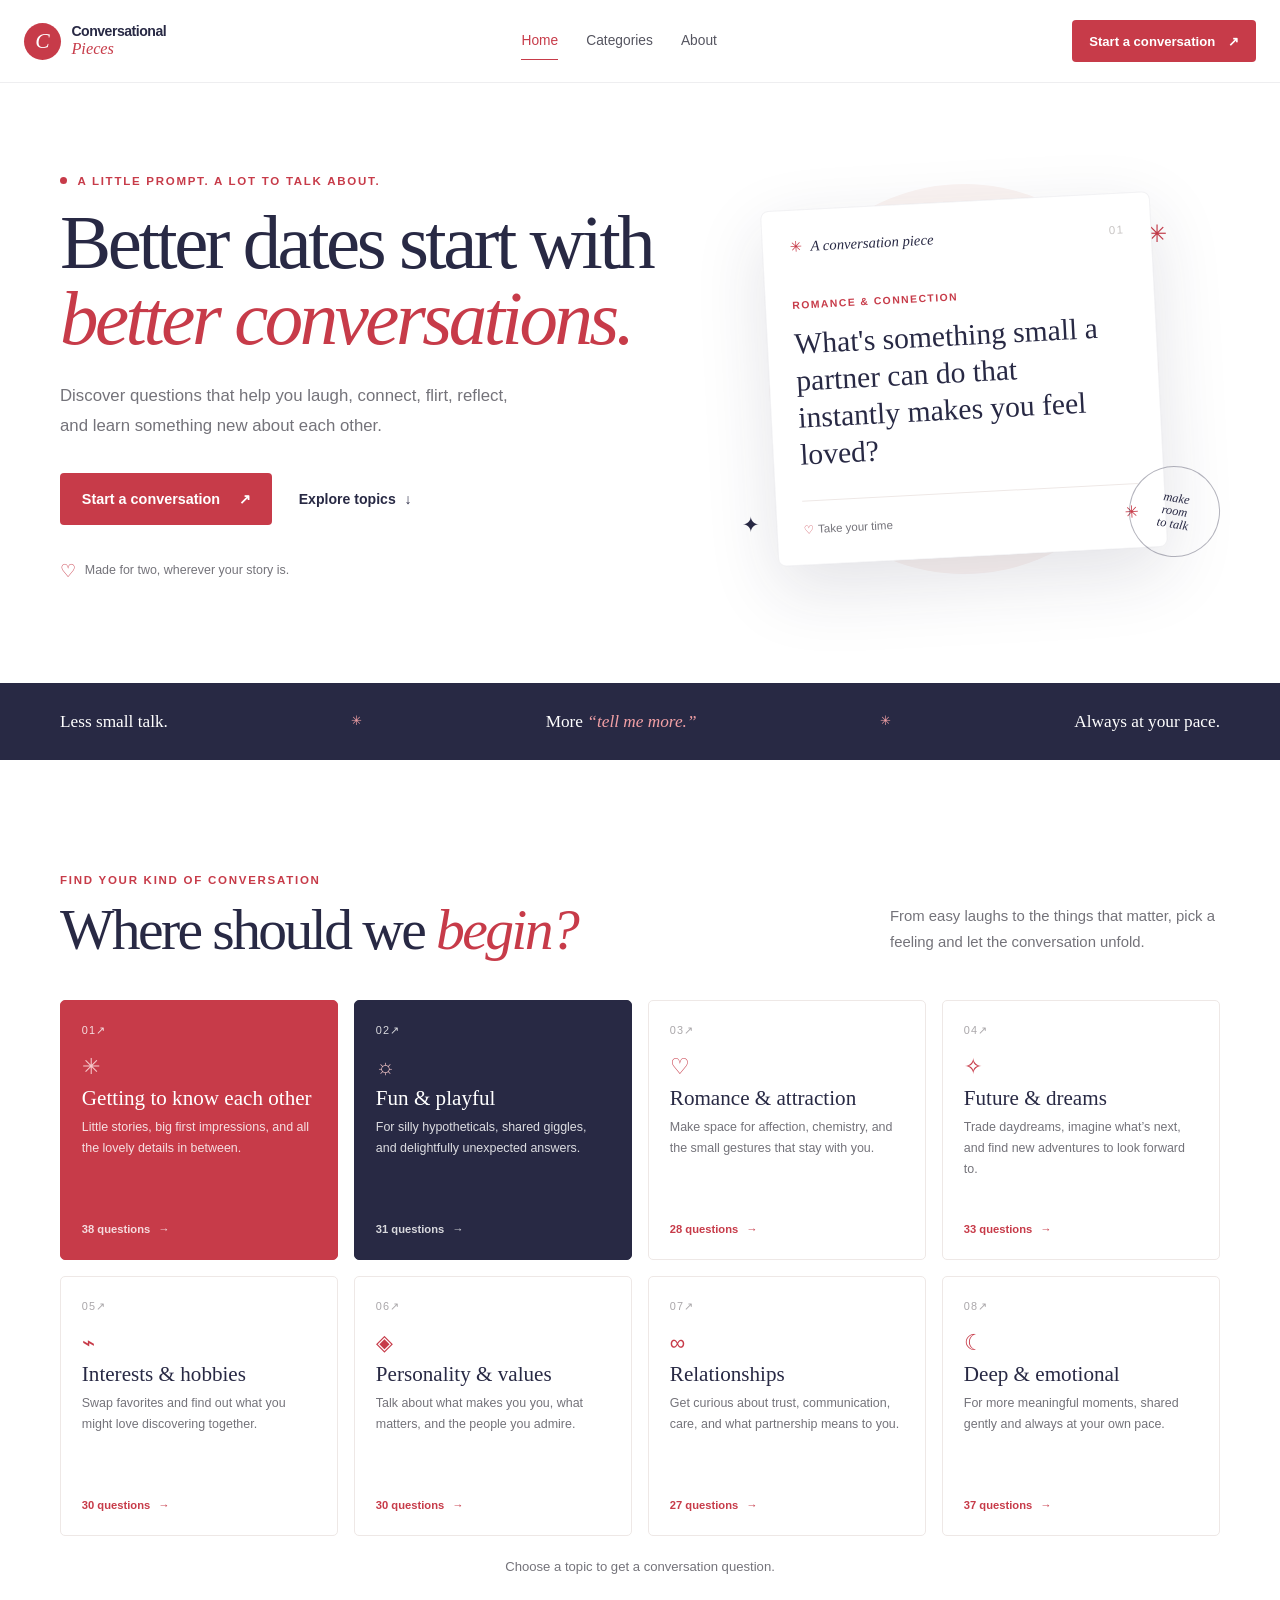
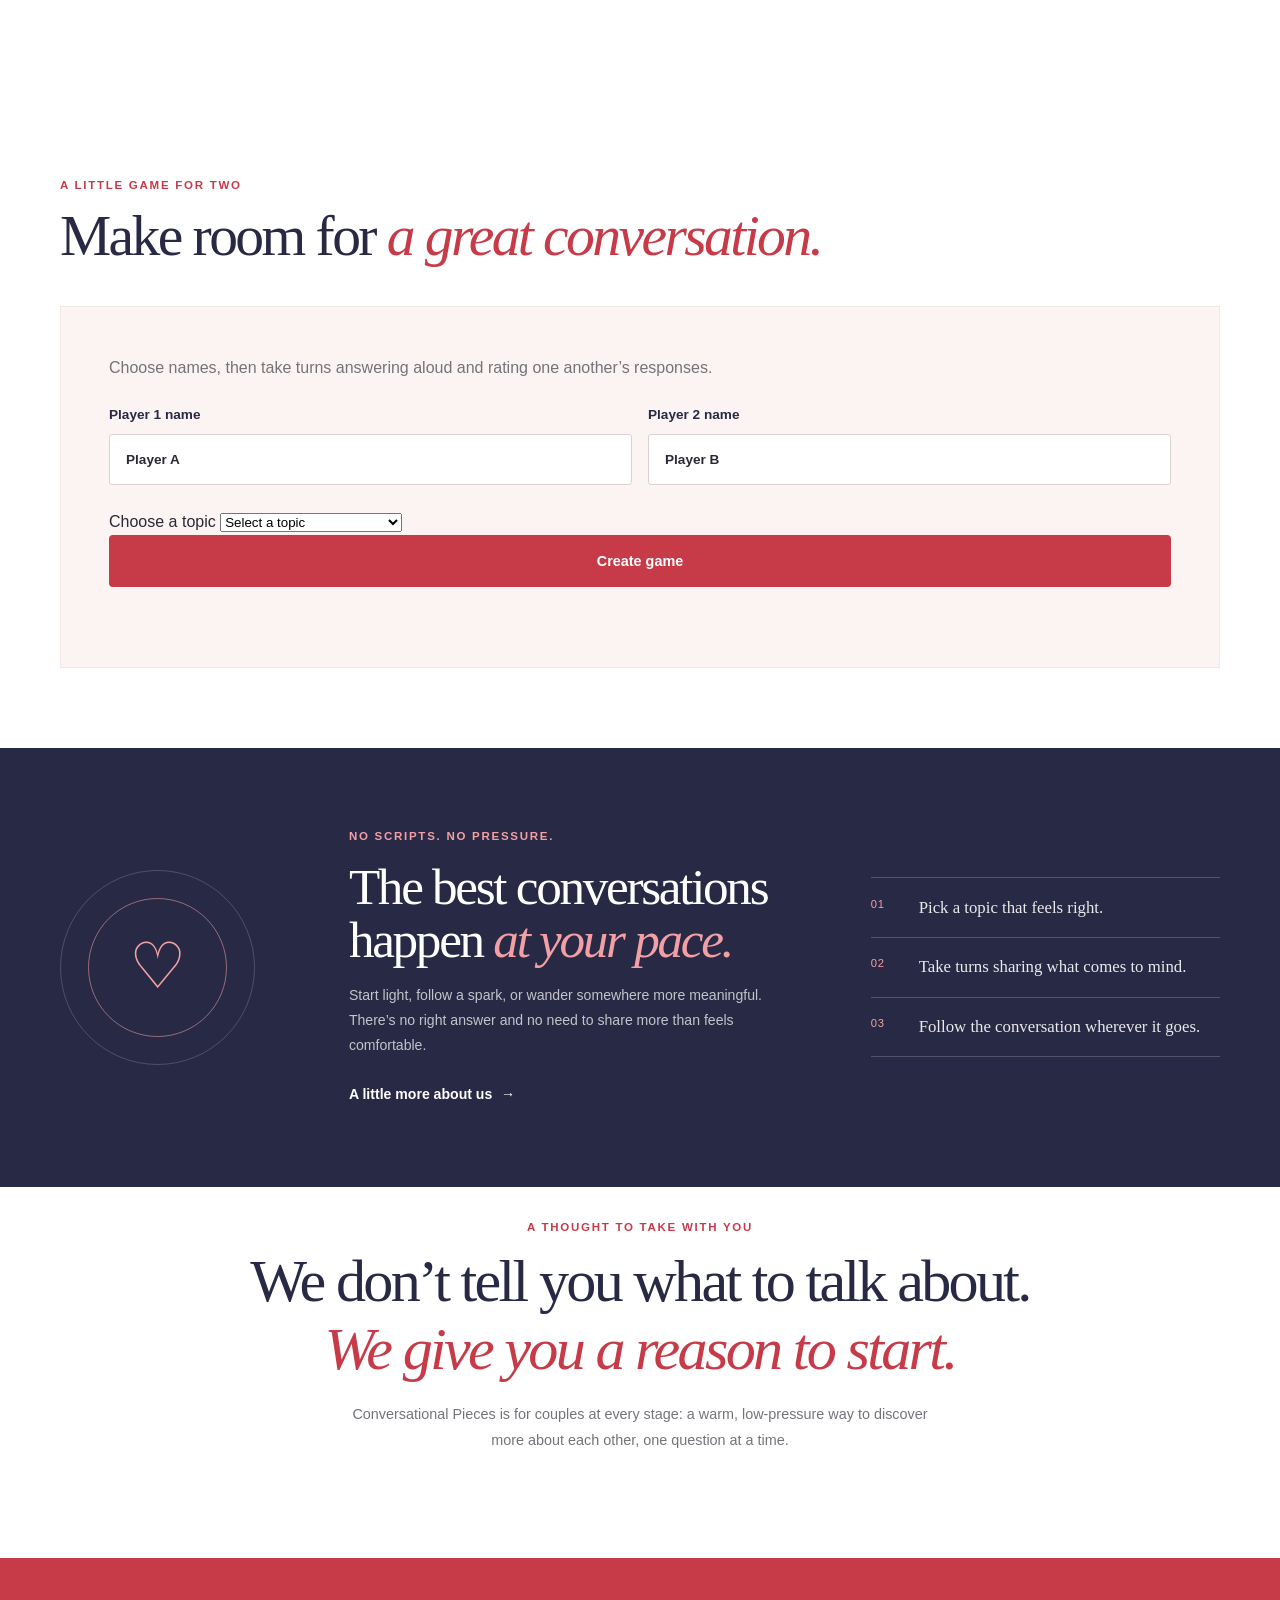
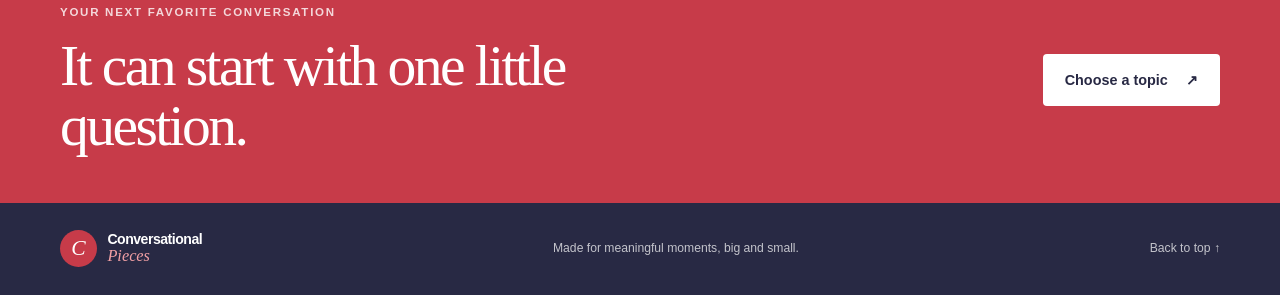
==== commit 723f5abf: "Add files via upload Changed the layout theme, color and style and added a new game handler script" ====
--- a/index.html
+++ b/index.html
@@ -4,7 +4,7 @@
     <meta charset="UTF-8">
     <meta name="viewport" content="width=device-width, initial-scale=1.0">
     <meta name="description" content="Thoughtful conversation starters for couples. Find a reason to laugh, connect, flirt, and learn something new about each other.">
-    <meta name="theme-color" content="#282944">
+    <meta name="theme-color" content="#17131f">
     <title>Conversational Pieces — Better dates start with better conversations</title>
     <link rel="stylesheet" href="style/style.css">
 </head>
@@ -24,7 +24,7 @@
                 <a class="nav-link" href="#about">About</a>
             </nav>
 
-            <a class="button button-small button-red header-cta" href="#topics">Start a conversation <span aria-hidden="true">↗</span></a>
+            <a class="button button-small button-red header-cta" href="#game">Start a conversation <span aria-hidden="true">↗</span></a>
         </div>
     </header>
 
@@ -35,7 +35,7 @@
                 <h1 id="hero-title">Better dates start with <span>better conversations.</span></h1>
                 <p class="hero-description">Discover questions that help you laugh, connect, flirt, reflect, and learn something new about each other.</p>
                 <div class="hero-actions">
-                    <a class="button button-red" href="#topics">Start a conversation <span aria-hidden="true">↗</span></a>
+                    <a class="button button-red" href="#game">Start a conversation <span aria-hidden="true">↗</span></a>
                     <a class="text-link" href="#topics">Explore topics <span aria-hidden="true">↓</span></a>
                 </div>
                 <p class="hero-note"><span aria-hidden="true">♡</span> Made for two, wherever your story is.</p>
@@ -161,14 +161,21 @@
         <section class="game-section section-wrap" id="game" aria-labelledby="game-title">
             <div class="section-heading">
                 <div>
-                    <p class="eyebrow">Play together</p>
-                    <h2 id="game-title">Make it a <span>conversation game.</span></h2>
-                </div>
-                <button class="button button-blue" id="start-game-link" type="button">Start a game <span aria-hidden="true">↗</span></button>
-            </div>
-
-            <form class="game-setup-form" id="game-setup-form" hidden>
-                <p>Choose names, then take turns answering and rating each other’s responses.</p>
+                    <p class="eyebrow">A little game for two</p>
+                    <h2 id="game-title">Make room for <span>a great conversation.</span></h2>
+                </div>
+            </div>
+            <p class="persistence-status" id="persistence-status" role="status" aria-live="polite" hidden></p>
+
+            <section class="game-panel resume-panel" id="resume-game-panel" aria-labelledby="resume-game-title" hidden>
+                <p class="eyebrow">A game is already in progress</p>
+                <h3 id="resume-game-title">Pick up right where you left off.</h3>
+                <p id="resume-game-description"></p>
+                <a class="button button-red" id="resume-game-link" href="game.html">Resume game <span aria-hidden="true">↗</span></a>
+            </section>
+
+            <form class="game-setup-form" id="game-setup-form">
+                <p>Choose names, then take turns answering aloud and rating one another’s responses.</p>
                 <div class="game-name-fields">
                     <label for="player-a-name">Player 1 name
                         <input id="player-a-name" name="playerA" type="text" maxlength="30" autocomplete="off" value="Player A" required>
@@ -177,61 +184,27 @@
                         <input id="player-b-name" name="playerB" type="text" maxlength="30" autocomplete="off" value="Player B" required>
                     </label>
                 </div>
+                <div class="game-mode-section" style="display: flex; flex-direction:column" >
+                <div class="game-topic-field">
+                    <label for="game-topic" >Choose a topic
+                        <select id="game-topic" name="topic" required>
+                            <option value="" disabled selected>Select a topic</option>
+                            <option value="getting-to-know-each-other">Getting to know each other</option>
+                            <option value="fun-playful">Fun &amp; playful</option>
+                            <option value="romance-attraction">Romance &amp; attraction</option>
+                            <option value="future-dreams">Future &amp; dreams</option>
+                            <option value="interests-hobbies">Interests &amp; hobbies</option>
+                            <option value="personality-values">Personality &amp; values</option>
+                            <option value="relationships">Relationships</option>
+                            <option value="deep-emotional">Deep &amp; emotional</option>
+                        </select>
+                    </label>
+                </div>
                 <button class="button button-red" type="submit">Create game</button>
-                <p class="game-error" id="game-error" role="alert"></p>
+
+                </div>
+                    <p class="game-error" id="game-error" role="alert"></p>
             </form>
-
-            <div class="game-panel" id="game-ready" hidden>
-                <p class="game-turn-label" id="game-turn-label"></p>
-                <p class="eyebrow" id="game-player-label"></p>
-                <p class="game-topic-label" id="game-topic-label"></p>
-                <h3 class="game-question" id="game-question-text"></h3>
-                <p class="game-instruction">When the answering player is ready, start the 90-second timer.</p>
-                <button class="button button-red" id="start-answer" type="button">Start timer <span aria-hidden="true">▶</span></button>
-            </div>
-
-            <div class="game-panel" id="game-answering" hidden>
-                <div class="game-timer-row">
-                    <p class="game-turn-label" id="answering-turn-label"></p>
-                    <p class="game-timer" id="game-timer" role="timer" aria-live="off" aria-label="90 seconds remaining">1:30</p>
-                </div>
-                <p class="eyebrow" id="answering-player-label">Your turn to answer</p>
-                <p class="game-topic-label" id="answering-topic-label"></p>
-                <h3 class="game-question" id="answering-question-label"></h3>
-                <p class="game-instruction">Share your answer out loud. Your spoken response is not recorded.</p>
-                <button class="button button-red" id="finish-answer" type="button">I’m finished <span aria-hidden="true">↗</span></button>
-                <p class="visually-hidden" id="timer-announcement" aria-live="polite"></p>
-            </div>
-
-            <div class="game-panel" id="game-rating" hidden>
-                <p class="game-turn-label" id="rating-turn-label"></p>
-                <p class="eyebrow" id="rating-player-label"></p>
-                <p class="game-topic-label" id="rating-topic-label"></p>
-                <h3 class="game-question" id="rating-question-label"></h3>
-                <p class="game-instruction">The answer was shared verbally during the round and has not been recorded.</p>
-                <form id="rating-form">
-                    <fieldset class="rating-options">
-                        <legend>How would you rate the answer? (1 to 5)</legend>
-                        <div class="rating-buttons">
-                            <label><input type="radio" name="rating" value="1"><span>1</span><span class="visually-hidden"> out of 5</span></label>
-                            <label><input type="radio" name="rating" value="2"><span>2</span><span class="visually-hidden"> out of 5</span></label>
-                            <label><input type="radio" name="rating" value="3"><span>3</span><span class="visually-hidden"> out of 5</span></label>
-                            <label><input type="radio" name="rating" value="4"><span>4</span><span class="visually-hidden"> out of 5</span></label>
-                            <label><input type="radio" name="rating" value="5"><span>5</span><span class="visually-hidden"> out of 5</span></label>
-                        </div>
-                    </fieldset>
-                    <button class="button button-red" id="submit-rating" type="submit">Submit rating <span aria-hidden="true">↗</span></button>
-                </form>
-                <p class="game-status" id="rating-status" role="status" aria-live="polite"></p>
-            </div>
-
-            <div class="game-panel" id="game-turn-complete" hidden>
-                <p class="game-turn-label" id="completed-turn-label"></p>
-                <p class="eyebrow">Rating recorded</p>
-                <p class="game-status" id="game-status" role="status" aria-live="polite"></p>
-                <button class="button button-red" id="transition-turn" type="button">Next turn <span aria-hidden="true">↗</span></button>
-            </div>
-
         </section>
 
         <section class="pace-section" aria-labelledby="pace-title">
@@ -282,9 +255,9 @@
     <script src="script/game-state.js" defer></script>
     <script src="script/questions.js" defer></script>
     <script src="script/game-question-selector.js" defer></script>
+    <script src="script/game-storage.js" defer></script>
     <script src="script/game-session.js" defer></script>
-    <script src="script/game-timer.js" defer></script>
-    <script src="script/game-answer.js" defer></script>
+    <script src="script/game-setup.js" defer></script>
     <script src="script/generator.js" defer></script>
 </body>
 </html>
